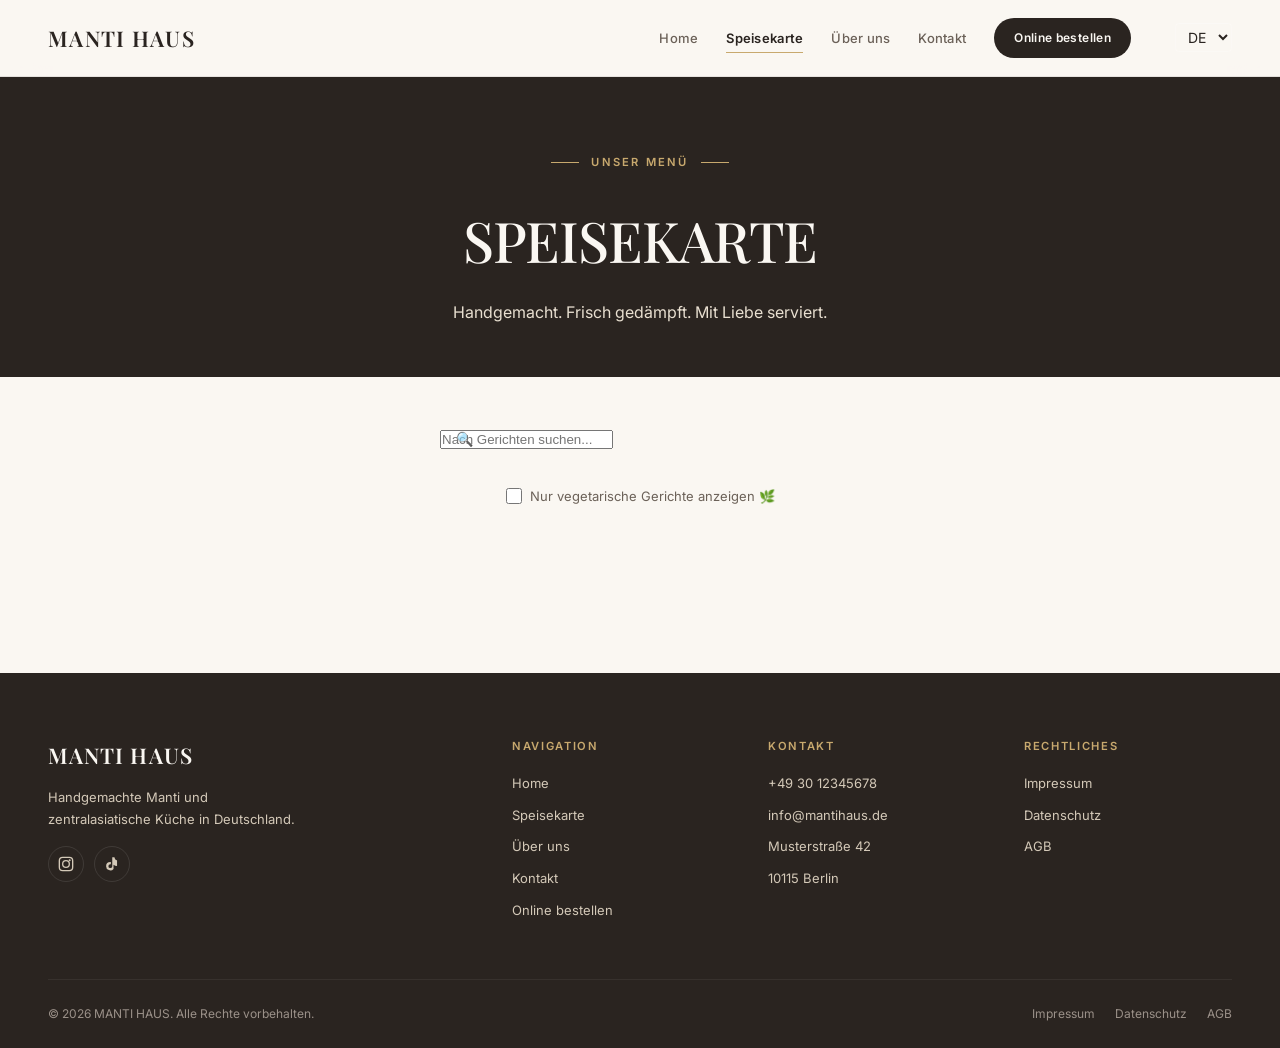
==== speisekarte.html @ 4af1f613 "Initial commit for MANTI HAUS website" ====
<!DOCTYPE html>
<html lang="de">
<head>
  <meta charset="UTF-8">
  <meta name="viewport" content="width=device-width, initial-scale=1.0">
  <meta name="description" content="Entdecke unsere Speisekarte. Handgemachte Manti, frische Beilagen und zentralasiatische Desserts.">
  <meta name="keywords" content="Speisekarte, Manti, Menü, Zentralasiatisch, Restaurant, Berlin, Vegetarisch">
  <title>Speisekarte | MANTI HAUS</title>
  <link rel="stylesheet" href="styles/main.css">
  <link rel="icon" type="image/svg+xml" href="data:image/svg+xml,<svg xmlns='http://www.w3.org/2000/svg' viewBox='0 0 100 100'><text y='.9em' font-size='90'>🥟</text></svg>">
</head>
<body>

  <!-- ====== PAGE HERO ====== -->
  <header class="page-hero">
    <div class="container">
      <div class="section__label section__label--center reveal" data-i18n="menu.page.label">Unser Menü</div>
      <h1 class="page-hero__title reveal reveal-d1" data-i18n="menu.page.title">SPEISEKARTE</h1>
      <p class="page-hero__subtitle reveal reveal-d2" data-i18n="menu.page.subtitle">Handgemacht. Frisch gedämpft. Mit Liebe serviert.</p>
    </div>
  </header>

  <!-- ====== MENU SECTION ====== -->
  <section class="section" style="padding-top:3rem;">
    <div class="container">
      
      <!-- Search & Filters -->
      <div class="reveal reveal-d3">
        <div class="menu-search">
          <span class="menu-search__icon">🔍</span>
          <input type="text" id="menu-search" class="search-input" data-i18n-placeholder="menu.search.placeholder" placeholder="Nach Gerichten suchen..." aria-label="Speisekarte durchsuchen">
        </div>

        <label class="veg-toggle">
          <input type="checkbox" id="veg-toggle-input">
          <span class="veg-toggle__label" data-i18n="menu.filter.veg">Nur vegetarische Gerichte anzeigen 🌿</span>
        </label>

        <div class="menu-filters" id="category-filters" role="tablist">
          <!-- Rendered by JS -->
        </div>
      </div>

      <!-- Menu Grid -->
      <div class="menu-grid" id="full-menu-grid" style="margin-top:2rem;">
        <!-- Rendered by JS -->
      </div>
      
    </div>
  </section>

  <!-- Scripts -->
  <script src="js/translations.js"></script>
  <script src="js/data.js"></script>
  <script src="js/app.js"></script>
  <script>
    document.addEventListener('DOMContentLoaded', () => {
      renderNav('speisekarte');
      renderFooter();
      renderMobileBar();
      updateContent();

      const grid = document.getElementById('full-menu-grid');
      const filtersContainer = document.getElementById('category-filters');
      const searchInput = document.getElementById('menu-search');
      const vegToggle = document.getElementById('veg-toggle-input');
      
      let currentCategory = 'all';

      // 1. Render filter buttons
      MENU_CATEGORIES.forEach(cat => {
        const btn = document.createElement('button');
        btn.className = `menu-filter ${cat.id === 'all' ? 'active' : ''}`;
        btn.dataset.id = cat.id;
        btn.setAttribute('role', 'tab');
        btn.innerHTML = `${cat.icon} ${cat.name}`;
        
        btn.addEventListener('click', () => {
          document.querySelectorAll('.menu-filter').forEach(b => b.classList.remove('active'));
          btn.classList.add('active');
          currentCategory = cat.id;
          renderMenu();
        });
        
        filtersContainer.appendChild(btn);
      });

      // 2. Render logic
      function renderMenu() {
        grid.innerHTML = '';
        let query = searchInput.value;
        let products = searchProducts(query);
        
        // Filter by category
        if (currentCategory !== 'all') {
          products = products.filter(p => p.category === currentCategory);
        }
        
        // Filter by vegetarian
        if (vegToggle.checked) {
          products = products.filter(p => p.vegetarian);
        }

        if (products.length === 0) {
          grid.innerHTML = '<div id="no-results" class="no-results" data-i18n="menu.empty">Keine Gerichte gefunden. Bitte passe deine Filter an.</div>';
          updateContent();
          return;
        }

        // Animate entries slightly
        products.forEach((product, i) => {
          const delayClass = `reveal-d${(i % 4) + 1}`;
          const cardHtml = renderProductCard(product);
          // Insert with reveal class
          const temp = document.createElement('div');
          temp.innerHTML = cardHtml;
          const cardEl = temp.firstElementChild;
          if(!window.matchMedia('(prefers-reduced-motion: reduce)').matches){
             cardEl.style.opacity = '0';
             cardEl.style.transform = 'translateY(20px)';
             setTimeout(() => {
                cardEl.style.transition = 'opacity 0.4s ease, transform 0.4s ease';
                cardEl.style.opacity = '1';
                cardEl.style.transform = 'translateY(0)';
             }, 50 * i);
          }
          grid.appendChild(cardEl);
        });
      }

      // 3. Bind events
      searchInput.addEventListener('input', renderMenu);
      vegToggle.addEventListener('change', renderMenu);
      
      // Click cards to open modal
      grid.addEventListener('click', e => {
        const card = e.target.closest('.card');
        const btn = e.target.closest('.card__btn');
        if (btn) return; // Cart button handled by onclick
        if (card) openProductModal(card.dataset.id);
      });

      // Initial render
      renderMenu();
    });
  </script>
</body>
</html>
---- styles/main.css ----
/* ========================================
   MANTI HAUS — Complete Design System
   Multi-page Restaurant Website
   ======================================== */

@import url('https://fonts.googleapis.com/css2?family=Inter:wght@300;400;500;600;700&family=Playfair+Display:ital,wght@0,400;0,500;0,600;0,700;1,400;1,500&display=swap');

/* ─── Tokens ─── */
:root {
  --cream: #FAF7F2;
  --cream-light: #FFFDF9;
  --warm-white: #F5F0E8;
  --beige: #E8DFD0;
  --beige-dark: #D4C9B8;
  --burgundy: #6B1D2A;
  --burgundy-light: #8A2B3C;
  --burgundy-dark: #4A1220;
  --charcoal: #2A2420;
  --charcoal-light: #3D3530;
  --charcoal-medium: #4A413B;
  --gold: #C8A96E;
  --gold-light: #DBBF8A;
  --gold-dark: #A68B52;
  --text-primary: #2A2420;
  --text-secondary: #6B6158;
  --text-muted: #9B9189;
  --success: #2D6A4F;
  --error: #9B2C2C;
  --font-display: 'Playfair Display', Georgia, serif;
  --font-body: 'Inter', -apple-system, BlinkMacSystemFont, sans-serif;
  --radius-sm: 4px;
  --radius-md: 8px;
  --radius-lg: 16px;
  --radius-xl: 24px;
  --radius-full: 9999px;
  --shadow-sm: 0 2px 8px rgba(42,36,32,.06);
  --shadow-md: 0 4px 20px rgba(42,36,32,.08);
  --shadow-lg: 0 8px 40px rgba(42,36,32,.12);
  --shadow-xl: 0 16px 60px rgba(42,36,32,.16);
  --ease-out: cubic-bezier(.16,1,.3,1);
  --ease-in-out: cubic-bezier(.65,0,.35,1);
  --transition-fast: .2s var(--ease-out);
  --transition-normal: .4s var(--ease-out);
  --transition-slow: .6s var(--ease-out);
  --nav-height: 76px;
  --container: 1280px;
  --container-narrow: 880px;
}

/* ─── Reset ─── */
*,*::before,*::after { margin:0; padding:0; box-sizing:border-box; }
html { scroll-behavior:smooth; -webkit-font-smoothing:antialiased; font-size:16px; }
body { font-family:var(--font-body); color:var(--text-primary); background:var(--cream); line-height:1.7; overflow-x:hidden; padding-top:var(--nav-height); }
img { max-width:100%; height:auto; display:block; }
a { text-decoration:none; color:inherit; transition:color var(--transition-fast); }
button { cursor:pointer; border:none; background:none; font-family:var(--font-body); }
ul,ol { list-style:none; }

/* ─── Container ─── */
.container { max-width:var(--container); margin:0 auto; padding:0 clamp(1.25rem,4vw,3rem); }
.container--narrow { max-width:var(--container-narrow); }

/* ─── Section ─── */
.section { padding:clamp(4rem,8vw,7rem) 0; }
.section--dark { background:var(--charcoal); color:var(--cream); }
.section--warm { background:var(--warm-white); }
.section--burgundy { background:var(--burgundy); color:var(--cream); }

.section__label {
  font-family:var(--font-body); font-size:.7rem; font-weight:600;
  letter-spacing:.2em; text-transform:uppercase; color:var(--gold);
  margin-bottom:1.25rem; display:flex; align-items:center; gap:.75rem;
}
.section__label::before { content:''; width:28px; height:1px; background:var(--gold); }
.section__label--center { justify-content:center; }
.section__label--center::after { content:''; width:28px; height:1px; background:var(--gold); }

.section__title {
  font-family:var(--font-display); font-size:clamp(1.85rem,4vw,3.25rem);
  font-weight:500; line-height:1.15; letter-spacing:-.02em; margin-bottom:1rem;
}
.section__title em { font-style:italic; color:var(--gold); }
.section--dark .section__title em { color:var(--gold-light); }

.section__subtitle {
  font-size:1.0625rem; color:var(--text-secondary); max-width:560px; line-height:1.8;
}
.section--dark .section__subtitle { color:var(--beige); }

/* ─── Reveal ─── */
.reveal { opacity:0; transform:translateY(32px); transition:opacity .7s var(--ease-out),transform .7s var(--ease-out); }
.reveal.revealed { opacity:1; transform:translateY(0); }
.reveal-d1 { transition-delay:.1s } .reveal-d2 { transition-delay:.2s }
.reveal-d3 { transition-delay:.3s } .reveal-d4 { transition-delay:.4s }

/* ─── Buttons ─── */
.btn {
  display:inline-flex; align-items:center; justify-content:center; gap:.5rem;
  font-size:.8125rem; font-weight:600; letter-spacing:.03em;
  padding:.875rem 1.75rem; border-radius:var(--radius-full);
  transition:all var(--transition-fast); white-space:nowrap;
}
.btn--primary { background:var(--gold); color:var(--charcoal); }
.btn--primary:hover { background:var(--gold-light); transform:translateY(-2px); box-shadow:0 8px 24px rgba(200,169,110,.3); }
.btn--dark { background:var(--charcoal); color:var(--cream); }
.btn--dark:hover { background:var(--charcoal-light); transform:translateY(-2px); box-shadow:var(--shadow-lg); }
.btn--burgundy { background:var(--burgundy); color:var(--cream); }
.btn--burgundy:hover { background:var(--burgundy-light); transform:translateY(-2px); }
.btn--outline { border:1px solid rgba(255,255,255,.3); color:var(--cream); }
.btn--outline:hover { border-color:var(--cream); background:rgba(255,255,255,.08); }
.btn--ghost { color:var(--charcoal); border:1px solid var(--beige-dark); }
.btn--ghost:hover { border-color:var(--charcoal); background:var(--charcoal); color:var(--cream); }
.btn--white { background:var(--cream); color:var(--burgundy); }
.btn--white:hover { background:#fff; transform:translateY(-2px); box-shadow:0 8px 24px rgba(0,0,0,.15); }
.btn--outline-dark { border:1px solid var(--beige-dark); color:var(--charcoal); }
.btn--outline-dark:hover { border-color:var(--charcoal); }
.btn--lg { padding:1rem 2.25rem; font-size:.875rem; }
.btn--sm { padding:.5rem 1.25rem; font-size:.75rem; }

/* ========================================
   NAVIGATION
   ======================================== */
.nav {
  position:fixed; top:0; left:0; right:0; z-index:1000;
  background:rgba(250,247,242,.92); backdrop-filter:blur(24px); -webkit-backdrop-filter:blur(24px);
  border-bottom:1px solid rgba(42,36,32,.06);
  transition:box-shadow var(--transition-normal);
}
.nav.scrolled { box-shadow:0 1px 12px rgba(42,36,32,.06); }

.nav__inner {
  display:flex; align-items:center; justify-content:space-between;
  max-width:var(--container); margin:0 auto;
  padding:0 clamp(1.25rem,4vw,3rem); height:var(--nav-height);
}
.nav__logo {
  font-family:var(--font-display); font-size:1.35rem; font-weight:600;
  letter-spacing:.06em; color:var(--charcoal);
}
.nav__links { display:flex; align-items:center; gap:1.75rem; }
.nav__link {
  font-size:.8125rem; font-weight:500; letter-spacing:.02em; color:var(--text-secondary);
  position:relative; padding:.25rem 0; transition:color var(--transition-fast);
}
.nav__link::after {
  content:''; position:absolute; bottom:0; left:0; width:0; height:1.5px;
  background:var(--gold); transition:width var(--transition-normal);
}
.nav__link:hover { color:var(--charcoal); }
.nav__link:hover::after, .nav__link--active::after { width:100%; }
.nav__link--active { color:var(--charcoal); font-weight:600; }

.nav__cta-order {
  background:var(--charcoal); color:var(--cream) !important;
  padding:.625rem 1.25rem; font-size:.75rem; position:relative;
}
.nav__cta-order:hover { background:var(--burgundy); }

.nav__right-mobile { display:none; align-items:center; gap:.75rem; }
.nav__cart-icon {
  position:relative; font-size:1.125rem; padding:.25rem;
}

.nav__toggle {
  display:none; flex-direction:column; gap:5px; padding:4px; z-index:1001;
}
.nav__toggle span { width:22px; height:1.5px; background:var(--charcoal); transition:all var(--transition-fast); border-radius:2px; }
.nav__toggle.active span:nth-child(1) { transform:rotate(45deg) translate(4.5px,4.5px); }
.nav__toggle.active span:nth-child(2) { opacity:0; }
.nav__toggle.active span:nth-child(3) { transform:rotate(-45deg) translate(4.5px,-4.5px); }

.cart-badge {
  position:absolute; top:-6px; right:-8px;
  width:18px; height:18px; border-radius:50%;
  background:var(--burgundy); color:#fff;
  font-size:.6rem; font-weight:700;
  display:flex; align-items:center; justify-content:center;
}

/* ========================================
   HERO (Home page)
   ======================================== */
.hero {
  position:relative; min-height:calc(100vh - var(--nav-height)); display:flex;
  align-items:center; overflow:hidden; background:var(--charcoal);
  margin-top:calc(-1 * var(--nav-height)); padding-top:var(--nav-height);
}
.hero .nav { background:transparent; border-bottom-color:transparent; }
.hero__bg { position:absolute; inset:0; z-index:1; }
.hero__bg img {
  width:100%; height:100%; object-fit:cover; filter:brightness(.4);
  transform:scale(1.04); animation:heroZoom 22s ease-in-out infinite alternate;
}
@keyframes heroZoom { 0%{transform:scale(1.04)} 100%{transform:scale(1.1)} }
.hero__overlay {
  position:absolute; inset:0; z-index:2;
  background:linear-gradient(180deg,rgba(42,36,32,.25) 0%,rgba(42,36,32,.05) 40%,rgba(42,36,32,.55) 100%);
}
.hero__steam { position:absolute; bottom:18%; left:50%; transform:translateX(-50%); z-index:3; width:280px; height:180px; pointer-events:none; }
.steam-particle {
  position:absolute; bottom:0; background:rgba(255,255,255,.05);
  border-radius:50%; filter:blur(8px); animation:steamRise linear infinite;
}
@keyframes steamRise {
  0% { opacity:0; transform:translateY(0) translateX(0) scale(.5); }
  15% { opacity:.5; } 50% { opacity:.25; }
  100% { opacity:0; transform:translateY(-180px) translateX(var(--drift)) scale(1.4); }
}
.hero__content { position:relative; z-index:4; max-width:var(--container); margin:0 auto; padding:0 clamp(1.25rem,4vw,3rem); }
.hero__badge {
  display:inline-flex; align-items:center; gap:.5rem;
  font-size:.7rem; font-weight:600; letter-spacing:.15em; text-transform:uppercase;
  color:var(--gold-light); padding:.5rem 1.15rem;
  border:1px solid rgba(200,169,110,.25); border-radius:var(--radius-full);
  margin-bottom:2rem; backdrop-filter:blur(4px);
}
.hero__title {
  font-family:var(--font-display); font-size:clamp(2.75rem,7.5vw,6rem);
  font-weight:500; line-height:1.05; letter-spacing:-.03em;
  color:var(--cream); margin-bottom:1.25rem; max-width:780px;
}
.hero__title em { font-style:italic; color:var(--gold-light); }
.hero__subtitle {
  font-size:clamp(.95rem,1.4vw,1.15rem); color:rgba(245,240,232,.7);
  max-width:520px; line-height:1.85; margin-bottom:2.5rem; font-weight:300;
}
.hero__actions { display:flex; align-items:center; gap:1rem; flex-wrap:wrap; }
.hero__scroll {
  position:absolute; bottom:2rem; left:50%; transform:translateX(-50%); z-index:4;
  display:flex; flex-direction:column; align-items:center; gap:.4rem;
  color:rgba(245,240,232,.4); font-size:.625rem; letter-spacing:.15em; text-transform:uppercase;
  animation:scrollBounce 2s ease-in-out infinite;
}
.hero__scroll-line { width:1px; height:36px; background:linear-gradient(to bottom,rgba(245,240,232,.35),transparent); }
@keyframes scrollBounce { 0%,100%{transform:translateX(-50%) translateY(0)} 50%{transform:translateX(-50%) translateY(6px)} }

/* ========================================
   PAGE HERO (non-home pages)
   ======================================== */
.page-hero {
  padding:clamp(3rem,6vw,5rem) 0 clamp(2rem,4vw,3.5rem);
  background:var(--charcoal); color:var(--cream); text-align:center;
}
.page-hero__title {
  font-family:var(--font-display); font-size:clamp(2.25rem,5vw,3.5rem);
  font-weight:500; letter-spacing:-.02em; margin-bottom:.75rem;
}
.page-hero__subtitle { font-size:1rem; color:var(--beige); max-width:480px; margin:0 auto; }

/* ========================================
   PRODUCT CARDS
   ======================================== */
.card {
  background:var(--cream-light); border-radius:var(--radius-lg); overflow:hidden;
  border:1px solid rgba(0,0,0,.04); transition:all var(--transition-normal); cursor:pointer;
}
.card:hover { transform:translateY(-6px); box-shadow:var(--shadow-xl); }
.card__image { position:relative; aspect-ratio:1; overflow:hidden; background:var(--beige); }
.card__image img { width:100%; height:100%; object-fit:cover; transition:transform .7s var(--ease-out); }
.card:hover .card__image img { transform:scale(1.06); }
.card__image-placeholder {
  width:100%; height:100%; display:flex; align-items:center; justify-content:center;
  font-family:var(--font-display); font-size:3rem; color:var(--beige-dark);
  background:linear-gradient(135deg,var(--warm-white),var(--beige));
}
.card__tag {
  position:absolute; top:.75rem; left:.75rem;
  font-size:.625rem; font-weight:600; letter-spacing:.08em; text-transform:uppercase;
  padding:.3rem .7rem; background:rgba(42,36,32,.8); backdrop-filter:blur(6px);
  color:var(--cream); border-radius:var(--radius-full);
}
.card__veg {
  position:absolute; top:.75rem; right:.75rem;
  font-size:1rem; background:rgba(255,255,255,.9); width:28px; height:28px;
  border-radius:50%; display:flex; align-items:center; justify-content:center;
}
.card__body { padding:1.25rem; }
.card__name { font-family:var(--font-display); font-size:1.125rem; font-weight:600; margin-bottom:.35rem; }
.card__desc { font-size:.8125rem; color:var(--text-secondary); line-height:1.6; margin-bottom:1rem; }
.card__footer { display:flex; align-items:center; justify-content:space-between; }
.card__price { font-family:var(--font-display); font-size:1.125rem; font-weight:600; color:var(--burgundy); }
.card__btn {
  font-size:.75rem; font-weight:600; padding:.5rem 1.1rem;
  background:var(--charcoal); color:var(--cream); border-radius:var(--radius-full);
  transition:all var(--transition-fast);
}
.card__btn:hover { background:var(--burgundy); transform:translateY(-1px); }

.card--compact .card__image { aspect-ratio:4/3; }

/* ========================================
   MENU GRID & FILTERS
   ======================================== */
.menu-filters {
  display:flex; gap:.4rem; flex-wrap:wrap; justify-content:center; margin-bottom:2.5rem;
}
.menu-filter {
  font-size:.75rem; font-weight:500; letter-spacing:.02em;
  padding:.5rem 1.15rem; border-radius:var(--radius-full);
  border:1px solid var(--beige-dark); color:var(--text-secondary);
  transition:all var(--transition-fast); white-space:nowrap;
}
.menu-filter:hover { border-color:var(--charcoal); color:var(--charcoal); }
.menu-filter.active { background:var(--charcoal); color:var(--cream); border-color:var(--charcoal); }

.menu-search {
  max-width:400px; margin:0 auto 2rem; position:relative;
}
.menu-search__input {
  width:100%; padding:.75rem 1rem .75rem 2.75rem;
  border:1px solid var(--beige-dark); border-radius:var(--radius-full);
  font-size:.875rem; font-family:var(--font-body); color:var(--charcoal);
  background:var(--cream-light); transition:border-color var(--transition-fast);
  outline:none;
}
.menu-search__input:focus { border-color:var(--gold); }
.menu-search__input::placeholder { color:var(--text-muted); }
.menu-search__icon {
  position:absolute; left:1rem; top:50%; transform:translateY(-50%);
  font-size:.875rem; color:var(--text-muted); pointer-events:none;
}

.menu-grid {
  display:grid; grid-template-columns:repeat(auto-fill,minmax(270px,1fr)); gap:1.5rem;
}

.menu-empty {
  grid-column:1/-1; text-align:center; padding:4rem 2rem;
  color:var(--text-muted); font-size:1rem;
}

/* Veg-only toggle */
.veg-toggle {
  display:flex; align-items:center; gap:.5rem;
  font-size:.8125rem; color:var(--text-secondary); cursor:pointer;
  margin-bottom:1.5rem; justify-content:center;
}
.veg-toggle input { accent-color:var(--success); width:16px; height:16px; cursor:pointer; }

/* ========================================
   DIFFERENCE / FEATURE CARDS
   ======================================== */
.features-grid { display:grid; grid-template-columns:repeat(4,1fr); gap:1.25rem; }
.feature-card {
  padding:2.5rem 1.5rem; text-align:center; border-radius:var(--radius-lg);
  border:1px solid var(--beige); transition:all var(--transition-normal);
  position:relative; overflow:hidden;
}
.feature-card::before {
  content:''; position:absolute; inset:0;
  background:linear-gradient(135deg,var(--charcoal),var(--charcoal-light));
  opacity:0; transition:opacity var(--transition-normal); z-index:0;
}
.feature-card:hover::before { opacity:1; }
.feature-card > * { position:relative; z-index:1; }
.feature-card:hover { border-color:transparent; transform:translateY(-5px); box-shadow:var(--shadow-xl); }
.feature-card__icon { font-size:2rem; margin-bottom:1rem; display:block; transition:transform var(--transition-normal); }
.feature-card:hover .feature-card__icon { transform:scale(1.15); }
.feature-card__title {
  font-family:var(--font-display); font-size:1.125rem; font-weight:600;
  margin-bottom:.4rem; transition:color var(--transition-normal);
}
.feature-card:hover .feature-card__title { color:var(--cream); }
.feature-card__desc {
  font-size:.8125rem; color:var(--text-secondary); line-height:1.6;
  transition:color var(--transition-normal);
}
.feature-card:hover .feature-card__desc { color:var(--beige); }

/* ========================================
   PROCESS TIMELINE
   ======================================== */
.process-grid { display:grid; grid-template-columns:repeat(5,1fr); gap:0; position:relative; }
.process-step { text-align:center; padding:2rem 1rem; position:relative; }
.process-step::after {
  content:''; position:absolute; top:36px; right:0; width:50%; height:1px;
  background:linear-gradient(90deg,var(--gold),transparent); z-index:0;
}
.process-step:last-child::after { display:none; }
.process-step__num {
  display:inline-flex; align-items:center; justify-content:center;
  width:44px; height:44px; border-radius:50%;
  background:var(--charcoal); color:var(--gold);
  font-family:var(--font-display); font-size:1.1rem; font-weight:500;
  margin-bottom:1rem; position:relative; z-index:1;
}
.process-step__icon { font-size:2rem; margin-bottom:.75rem; display:block; }
.process-step__title { font-family:var(--font-display); font-size:1rem; font-weight:600; margin-bottom:.25rem; }
.process-step__desc { font-size:.75rem; color:var(--text-secondary); line-height:1.5; }

/* ========================================
   ABOUT PAGE SECTIONS
   ======================================== */
.about-grid { display:grid; grid-template-columns:1fr 1fr; gap:clamp(2rem,5vw,5rem); align-items:center; }
.about-image { border-radius:var(--radius-lg); overflow:hidden; aspect-ratio:4/3; }
.about-image img { width:100%; height:100%; object-fit:cover; transition:transform .7s var(--ease-out); }
.about-image:hover img { transform:scale(1.03); }
.about-text p { font-size:1.0625rem; color:var(--text-secondary); line-height:1.85; margin-bottom:1rem; }
.about-text p:last-child { margin-bottom:0; }
.about-text strong { color:var(--text-primary); font-weight:500; }

.about-values { display:grid; grid-template-columns:repeat(2,1fr); gap:1.5rem; margin-top:2rem; }
.about-value { padding:1.5rem; background:var(--warm-white); border-radius:var(--radius-md); }
.about-value__title { font-family:var(--font-display); font-size:1rem; font-weight:600; margin-bottom:.25rem; }
.about-value__text { font-size:.8125rem; color:var(--text-secondary); }

/* ========================================
   BRAND STORY (dark CTA section)
   ======================================== */
.story-section { position:relative; overflow:hidden; }
.story-section__bg { position:absolute; inset:0; z-index:0; }
.story-section__bg img { width:100%; height:100%; object-fit:cover; opacity:.15; filter:grayscale(40%); }
.story-section__content { position:relative; z-index:1; max-width:680px; margin:0 auto; text-align:center; }
.story-section__text { font-size:1.125rem; color:var(--beige); line-height:2; margin-top:1.5rem; }
.story-section__text p { margin-bottom:.75rem; }
.story-section__text strong { color:var(--cream); font-weight:500; }
.story-section__divider { width:50px; height:1px; background:var(--gold); margin:2.5rem auto; }
.story-section__quote { font-family:var(--font-display); font-size:1.35rem; font-style:italic; color:var(--gold-light); line-height:1.5; }

/* ========================================
   SOCIAL GALLERY
   ======================================== */
.social-grid { display:grid; grid-template-columns:repeat(6,1fr); gap:3px; margin:0 calc(-1 * clamp(1.25rem,4vw,3rem)); }
.social-item { position:relative; aspect-ratio:1; overflow:hidden; cursor:pointer; }
.social-item img { width:100%; height:100%; object-fit:cover; transition:transform .6s var(--ease-out),filter .6s var(--ease-out); }
.social-item:hover img { transform:scale(1.06); filter:brightness(.65); }
.social-item__overlay {
  position:absolute; inset:0; display:flex; align-items:center; justify-content:center;
  opacity:0; transition:opacity var(--transition-fast);
}
.social-item:hover .social-item__overlay { opacity:1; }
.social-item__icon { font-size:1.5rem; color:#fff; filter:drop-shadow(0 2px 6px rgba(0,0,0,.3)); }

/* ========================================
   LOCATION / CONTACT
   ======================================== */
.location-grid { display:grid; grid-template-columns:1fr 1fr; gap:clamp(2rem,4vw,4rem); align-items:stretch; }
.location-item { display:flex; align-items:flex-start; gap:.875rem; margin-bottom:1.25rem; padding-bottom:1.25rem; border-bottom:1px solid var(--beige); }
.location-item:last-child { border-bottom:none; }
.location-item__icon { font-size:1.15rem; flex-shrink:0; margin-top:2px; }
.location-item__label { font-size:.7rem; font-weight:600; letter-spacing:.1em; text-transform:uppercase; color:var(--text-muted); margin-bottom:.15rem; }
.location-item__value { font-size:.9375rem; color:var(--charcoal); line-height:1.5; }
.location-map {
  border-radius:var(--radius-lg); overflow:hidden; min-height:380px;
  background:linear-gradient(135deg,var(--beige),var(--beige-dark));
  display:flex; flex-direction:column; align-items:center; justify-content:center;
  color:var(--charcoal-medium); gap:.75rem;
}
.location-map__icon { font-size:2.5rem; opacity:.4; }
.location-map__text { font-size:.8125rem; font-weight:500; opacity:.5; }

/* Contact form */
.contact-form { margin-top:2rem; }
.form-group { margin-bottom:1.25rem; }
.form-label { display:block; font-size:.75rem; font-weight:600; letter-spacing:.05em; color:var(--text-secondary); margin-bottom:.4rem; }
.form-input, .form-textarea {
  width:100%; padding:.75rem 1rem; border:1px solid var(--beige-dark);
  border-radius:var(--radius-md); font-family:var(--font-body); font-size:.875rem;
  color:var(--charcoal); background:var(--cream-light); outline:none;
  transition:border-color var(--transition-fast);
}
.form-input:focus, .form-textarea:focus { border-color:var(--gold); }
.form-textarea { resize:vertical; min-height:120px; }

/* ========================================
   ORDER / CART PAGE
   ======================================== */
.order-layout { display:grid; grid-template-columns:1fr 380px; gap:2.5rem; align-items:start; }
.cart-panel {
  background:var(--cream-light); border:1px solid var(--beige);
  border-radius:var(--radius-lg); padding:1.5rem; position:sticky; top:calc(var(--nav-height) + 1.5rem);
}
.cart-panel__title { font-family:var(--font-display); font-size:1.25rem; font-weight:600; margin-bottom:1rem; }
.cart-empty { text-align:center; padding:2rem 1rem; color:var(--text-muted); font-size:.875rem; }
.cart-item {
  display:flex; gap:1rem; padding:.875rem 0; border-bottom:1px solid var(--beige);
  align-items:center;
}
.cart-item:last-child { border-bottom:none; }
.cart-item__image { width:56px; height:56px; border-radius:var(--radius-md); overflow:hidden; flex-shrink:0; background:var(--beige); }
.cart-item__image img { width:100%; height:100%; object-fit:cover; }
.cart-item__info { flex:1; min-width:0; }
.cart-item__name { font-size:.8125rem; font-weight:600; margin-bottom:.15rem; overflow:hidden; text-overflow:ellipsis; white-space:nowrap; }
.cart-item__price { font-size:.75rem; color:var(--text-secondary); }
.cart-item__actions { display:flex; align-items:center; gap:.5rem; }
.cart-item__qty-btn {
  width:26px; height:26px; border-radius:50%; border:1px solid var(--beige-dark);
  display:flex; align-items:center; justify-content:center; font-size:.75rem;
  color:var(--charcoal); transition:all var(--transition-fast);
}
.cart-item__qty-btn:hover { border-color:var(--charcoal); background:var(--charcoal); color:var(--cream); }
.cart-item__qty { font-size:.8125rem; font-weight:600; min-width:20px; text-align:center; }
.cart-item__remove { font-size:.7rem; color:var(--text-muted); margin-left:.25rem; transition:color var(--transition-fast); }
.cart-item__remove:hover { color:var(--error); }
.cart-total { display:flex; justify-content:space-between; padding:1rem 0; border-top:2px solid var(--charcoal); margin-top:.75rem; }
.cart-total__label { font-size:.875rem; font-weight:600; }
.cart-total__value { font-family:var(--font-display); font-size:1.25rem; font-weight:600; color:var(--burgundy); }
.cart-checkout { width:100%; margin-top:1rem; }

/* ========================================
   CTA SECTION
   ======================================== */
.cta-section {
  text-align:center; position:relative; overflow:hidden;
}
.cta-section::before {
  content:''; position:absolute; top:-40%; right:-15%;
  width:400px; height:400px; border-radius:50%;
  background:rgba(200,169,110,.08); pointer-events:none;
}
.cta-section__text { font-size:1.0625rem; color:rgba(245,240,232,.75); max-width:480px; margin:0 auto 2rem; line-height:1.8; }
.cta-section__actions { display:flex; justify-content:center; gap:1rem; flex-wrap:wrap; }

/* ========================================
   MOBILE BOTTOM BAR
   ======================================== */
.mobile-bar {
  display:none; position:fixed; bottom:0; left:0; right:0; z-index:999;
  background:rgba(250,247,242,.95); backdrop-filter:blur(16px);
  border-top:1px solid var(--beige); padding:.75rem 1.25rem;
  justify-content:space-between; align-items:center;
}
.mobile-bar__info { font-size:.75rem; font-weight:500; color:var(--text-secondary); }
.mobile-bar__btn { padding:.625rem 1.5rem; }

/* ========================================
   PRODUCT MODAL
   ======================================== */
.modal {
  position:fixed; inset:0; z-index:2000;
  display:flex; align-items:center; justify-content:center;
  opacity:0; pointer-events:none; transition:opacity .3s var(--ease-out);
}
.modal.open { opacity:1; pointer-events:auto; }
.modal__backdrop { position:absolute; inset:0; background:rgba(42,36,32,.6); backdrop-filter:blur(4px); }
.modal__content {
  position:relative; background:var(--cream); border-radius:var(--radius-lg);
  max-width:560px; width:92%; max-height:90vh; overflow-y:auto;
  transform:translateY(24px) scale(.97); transition:transform .35s var(--ease-out);
  box-shadow:var(--shadow-xl);
}
.modal.open .modal__content { transform:translateY(0) scale(1); }
.modal__close {
  position:absolute; top:1rem; right:1rem; z-index:10;
  width:36px; height:36px; border-radius:50%;
  background:rgba(42,36,32,.7); color:#fff;
  display:flex; align-items:center; justify-content:center;
  font-size:.875rem; transition:background var(--transition-fast);
}
.modal__close:hover { background:var(--charcoal); }
.modal__image { aspect-ratio:16/10; overflow:hidden; }
.modal__image img { width:100%; height:100%; object-fit:cover; }
.modal__body { padding:1.75rem; }
.modal__header { display:flex; gap:.5rem; margin-bottom:.5rem; }
.modal__veg, .modal__tag {
  font-size:.6875rem; font-weight:600; letter-spacing:.05em;
  padding:.25rem .65rem; border-radius:var(--radius-full);
  background:var(--warm-white); color:var(--text-secondary);
}
.modal__title { font-family:var(--font-display); font-size:1.5rem; font-weight:600; margin-bottom:.5rem; }
.modal__desc { font-size:.9375rem; color:var(--text-secondary); line-height:1.7; margin-bottom:1.25rem; }
.modal__section { margin-bottom:1rem; }
.modal__section-title { font-size:.7rem; font-weight:600; letter-spacing:.1em; text-transform:uppercase; color:var(--text-muted); margin-bottom:.25rem; }
.modal__section-text { font-size:.8125rem; color:var(--text-secondary); }
.modal__allergens { display:flex; gap:.35rem; flex-wrap:wrap; }
.modal__allergen { font-size:.6875rem; padding:.2rem .6rem; background:var(--beige); border-radius:var(--radius-full); color:var(--text-secondary); }
.modal__order { display:flex; align-items:center; gap:1rem; flex-wrap:wrap; padding-top:1.25rem; border-top:1px solid var(--beige); margin-top:1.25rem; }
.modal__price { font-family:var(--font-display); font-size:1.35rem; font-weight:600; color:var(--burgundy); }
.modal__qty { display:flex; align-items:center; gap:.5rem; }
.modal__qty-btn {
  width:32px; height:32px; border-radius:50%; border:1px solid var(--beige-dark);
  display:flex; align-items:center; justify-content:center; font-size:1rem;
  transition:all var(--transition-fast);
}
.modal__qty-btn:hover { border-color:var(--charcoal); background:var(--charcoal); color:var(--cream); }
.modal__qty-val { font-size:1rem; font-weight:600; min-width:24px; text-align:center; }
.modal__add { flex:1; min-width:180px; }

/* ========================================
   CART NOTIFICATION TOAST
   ======================================== */
.cart-notification {
  position:fixed; bottom:2rem; left:50%; transform:translateX(-50%) translateY(20px);
  background:var(--charcoal); color:var(--cream); font-size:.8125rem; font-weight:500;
  padding:.75rem 1.5rem; border-radius:var(--radius-full);
  box-shadow:var(--shadow-xl); z-index:3000;
  opacity:0; transition:all .35s var(--ease-out); pointer-events:none;
  display:flex; align-items:center; gap:.5rem;
}
.cart-notification span { color:var(--gold); }
.cart-notification.show { opacity:1; transform:translateX(-50%) translateY(0); }

/* ========================================
   FOOTER
   ======================================== */
.footer { background:var(--charcoal); color:var(--cream); padding:4rem 0 1.5rem; }
.footer__grid { display:grid; grid-template-columns:2fr 1fr 1fr 1fr; gap:3rem; margin-bottom:3rem; }
.footer__brand-name { font-family:var(--font-display); font-size:1.35rem; font-weight:600; letter-spacing:.05em; margin-bottom:.75rem; }
.footer__brand-desc { font-size:.8125rem; color:var(--beige-dark); line-height:1.7; max-width:260px; }
.footer__socials { display:flex; gap:.6rem; margin-top:1rem; }
.footer__social {
  display:flex; align-items:center; justify-content:center;
  width:36px; height:36px; border-radius:50%; border:1px solid rgba(255,255,255,.1);
  color:var(--beige-dark); transition:all var(--transition-fast);
}
.footer__social:hover { border-color:var(--gold); color:var(--gold); background:rgba(200,169,110,.1); }
.footer__social svg { width:16px; height:16px; }
.footer__title { font-size:.7rem; font-weight:600; letter-spacing:.15em; text-transform:uppercase; color:var(--gold); margin-bottom:1rem; }
.footer__link { display:block; font-size:.8125rem; color:var(--beige-dark); margin-bottom:.6rem; transition:color var(--transition-fast); }
.footer__link:hover { color:var(--cream); }
.footer__bottom {
  padding-top:1.5rem; border-top:1px solid rgba(255,255,255,.06);
  display:flex; align-items:center; justify-content:space-between; flex-wrap:wrap; gap:.75rem;
}
.footer__copyright { font-size:.75rem; color:var(--text-muted); }
.footer__legal { display:flex; gap:1.25rem; }
.footer__legal a { font-size:.75rem; color:var(--text-muted); transition:color var(--transition-fast); }
.footer__legal a:hover { color:var(--cream); }

/* ========================================
   RESPONSIVE
   ======================================== */
@media (max-width:1024px) {
  .nav__links { display:none; }
  .nav__right-mobile { display:flex; }
  .nav__links.open {
    display:flex; flex-direction:column; position:fixed;
    top:0; left:0; right:0; bottom:0;
    background:rgba(42,36,32,.97); backdrop-filter:blur(20px);
    justify-content:center; align-items:center; gap:1.75rem; z-index:999;
  }
  .nav__links.open .nav__link { font-size:1.35rem; color:var(--cream); }
  .nav__links.open .nav__cta-order { font-size:.875rem; padding:.75rem 1.75rem; }
  .features-grid { grid-template-columns:repeat(2,1fr); }
  .process-grid { grid-template-columns:repeat(3,1fr); }
  .about-grid { grid-template-columns:1fr; }
  .location-grid { grid-template-columns:1fr; }
  .order-layout { grid-template-columns:1fr; }
  .cart-panel { position:static; }
  .footer__grid { grid-template-columns:1fr 1fr; gap:2rem; }
  .social-grid { grid-template-columns:repeat(3,1fr); }
  .mobile-bar { display:flex; }
  body { padding-bottom:70px; }
}

@media (max-width:640px) {
  .hero__title { font-size:clamp(2.25rem,9vw,3.5rem); }
  .hero__actions { flex-direction:column; align-items:stretch; }
  .hero__scroll { display:none; }
  .features-grid { grid-template-columns:1fr; }
  .process-grid { grid-template-columns:1fr; gap:0; }
  .process-step::after { display:none; }
  .menu-grid { grid-template-columns:1fr; }
  .menu-filters { gap:.3rem; overflow-x:auto; flex-wrap:nowrap; justify-content:flex-start;
    padding-bottom:.5rem; scrollbar-width:none; -ms-overflow-style:none; }
  .menu-filters::-webkit-scrollbar { display:none; }
  .social-grid { grid-template-columns:repeat(2,1fr); }
  .footer__grid { grid-template-columns:1fr; gap:1.5rem; }
  .footer__bottom { flex-direction:column; text-align:center; }
  .about-values { grid-template-columns:1fr; }
  .cta-section__actions { flex-direction:column; align-items:center; }
  .page-hero { padding:2.5rem 0 2rem; }
}

.nav__lang-switcher select, 
.nav__lang-switcher-mobile select { 
  background: transparent; 
  color: inherit; 
  border: 1px solid rgba(255, 255, 255, 0.2); 
  border-radius: var(--radius-sm); 
  padding: 0.25rem 0.5rem; 
  font-family: var(--font-body); 
  font-size: 0.875rem; 
  cursor: pointer; 
  outline: none; 
  margin-left: 1rem; 
} 
.nav.scrolled .nav__lang-switcher select { 
  color: var(--charcoal); 
  border-color: rgba(0, 0, 0, 0.1); 
} 
.nav__lang-switcher select option, 
.nav__lang-switcher-mobile select option { 
  color: var(--charcoal); 
  background: var(--warm-white); 
} 
.nav__lang-switcher-mobile { 
  display: none; 
} 
@media (max-width: 768px) { 
  .nav__lang-switcher { 
    display: none; 
  } 
  .nav__lang-switcher-mobile { 
    display: block; 
    margin-right: 1rem; 
  } 
}
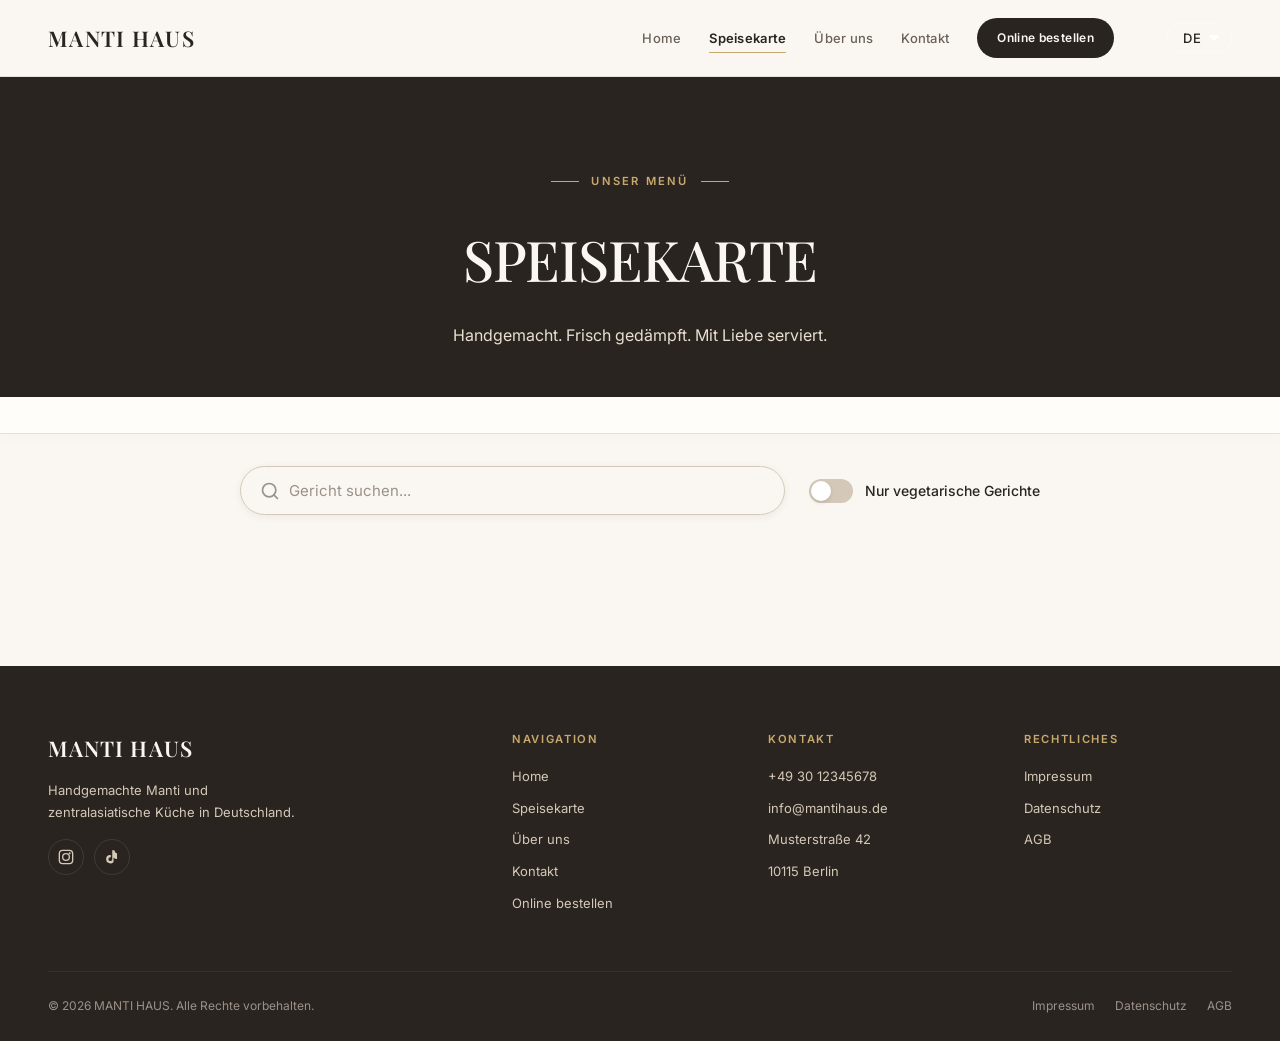
==== commit 1e4ca519: "Fix menu layout, resolve search bug, and improve UI" ====
--- a/speisekarte.html
+++ b/speisekarte.html
@@ -12,37 +12,45 @@
 <body>
 
   <!-- ====== PAGE HERO ====== -->
-  <header class="page-hero">
+  <header class="page-hero" style="padding: 6rem 0 3rem 0; min-height: auto;">
     <div class="container">
       <div class="section__label section__label--center reveal" data-i18n="menu.page.label">Unser Menü</div>
-      <h1 class="page-hero__title reveal reveal-d1" data-i18n="menu.page.title">SPEISEKARTE</h1>
-      <p class="page-hero__subtitle reveal reveal-d2" data-i18n="menu.page.subtitle">Handgemacht. Frisch gedämpft. Mit Liebe serviert.</p>
+      <h1 class="page-hero__title reveal reveal-d1" data-i18n="menu.page.title" style="margin-bottom: 1rem;">SPEISEKARTE</h1>
+      <p class="page-hero__subtitle reveal reveal-d2" data-i18n="menu.page.subtitle" style="margin-bottom: 0;">Handgemacht. Frisch gedämpft. Mit Liebe serviert.</p>
     </div>
   </header>
 
+  <!-- ====== CATEGORY NAVIGATION ====== -->
+  <div class="menu-nav-wrapper">
+    <div class="container">
+      <div class="menu-filters" id="category-filters" role="tablist">
+        <!-- Rendered by JS -->
+      </div>
+    </div>
+  </div>
+
   <!-- ====== MENU SECTION ====== -->
-  <section class="section" style="padding-top:3rem;">
+  <section class="section" style="padding-top: 2rem;">
     <div class="container">
       
       <!-- Search & Filters -->
-      <div class="reveal reveal-d3">
+      <div class="menu-controls reveal reveal-d1">
+        
         <div class="menu-search">
-          <span class="menu-search__icon">🔍</span>
-          <input type="text" id="menu-search" class="search-input" data-i18n-placeholder="menu.search.placeholder" placeholder="Nach Gerichten suchen..." aria-label="Speisekarte durchsuchen">
+          <svg class="menu-search__icon" width="20" height="20" viewBox="0 0 24 24" fill="none" stroke="currentColor" stroke-width="2" stroke-linecap="round" stroke-linejoin="round"><circle cx="11" cy="11" r="8"></circle><line x1="21" y1="21" x2="16.65" y2="16.65"></line></svg>
+          <input type="text" id="menu-search" class="menu-search__input" data-i18n-placeholder="menu.search.placeholder" placeholder="Gericht suchen..." aria-label="Speisekarte durchsuchen">
         </div>
 
-        <label class="veg-toggle">
+        <label class="custom-toggle">
           <input type="checkbox" id="veg-toggle-input">
-          <span class="veg-toggle__label" data-i18n="menu.filter.veg">Nur vegetarische Gerichte anzeigen 🌿</span>
+          <div class="custom-toggle__switch"></div>
+          <span class="custom-toggle__label" data-i18n="menu.filter.veg">Nur vegetarische Gerichte</span>
         </label>
 
-        <div class="menu-filters" id="category-filters" role="tablist">
-          <!-- Rendered by JS -->
-        </div>
       </div>
 
       <!-- Menu Grid -->
-      <div class="menu-grid" id="full-menu-grid" style="margin-top:2rem;">
+      <div class="menu-grid" id="full-menu-grid" style="margin-top: 3rem;">
         <!-- Rendered by JS -->
       </div>
       
@@ -73,7 +81,7 @@
         btn.className = `menu-filter ${cat.id === 'all' ? 'active' : ''}`;
         btn.dataset.id = cat.id;
         btn.setAttribute('role', 'tab');
-        btn.innerHTML = `${cat.icon} ${cat.name}`;
+        btn.innerHTML = `${cat.icon} ${tStr(cat.name)}`;
         
         btn.addEventListener('click', () => {
           document.querySelectorAll('.menu-filter').forEach(b => b.classList.remove('active'));
@@ -102,19 +110,17 @@
         }
 
         if (products.length === 0) {
-          grid.innerHTML = '<div id="no-results" class="no-results" data-i18n="menu.empty">Keine Gerichte gefunden. Bitte passe deine Filter an.</div>';
-          updateContent();
+          grid.innerHTML = `<div id="no-results" class="no-results" data-i18n="menu.empty">${translate('menu.empty') || 'Keine Gerichte gefunden. Bitte passe deine Filter an.'}</div>`;
           return;
         }
 
         // Animate entries slightly
         products.forEach((product, i) => {
-          const delayClass = `reveal-d${(i % 4) + 1}`;
           const cardHtml = renderProductCard(product);
-          // Insert with reveal class
           const temp = document.createElement('div');
           temp.innerHTML = cardHtml;
           const cardEl = temp.firstElementChild;
+          
           if(!window.matchMedia('(prefers-reduced-motion: reduce)').matches){
              cardEl.style.opacity = '0';
              cardEl.style.transform = 'translateY(20px)';
@@ -142,6 +148,7 @@
 
       // Initial render
       renderMenu();
+      initRevealAnimations();
     });
   </script>
 </body>
--- a/styles/main.css
+++ b/styles/main.css
@@ -289,53 +289,160 @@
 .card--compact .card__image { aspect-ratio:4/3; }
 
 /* ========================================
-   MENU GRID & FILTERS
-   ======================================== */
+   MENU PAGE SPECIFICS
+   ======================================== */
+/* Category Nav Wrapper */
+.menu-nav-wrapper {
+  background: var(--cream-light);
+  border-bottom: 1px solid var(--beige);
+  position: sticky;
+  top: var(--nav-height);
+  z-index: 100;
+  padding: 1rem 0;
+  box-shadow: 0 4px 20px rgba(0,0,0,0.02);
+}
+
 .menu-filters {
-  display:flex; gap:.4rem; flex-wrap:wrap; justify-content:center; margin-bottom:2.5rem;
-}
+  display: flex;
+  gap: 0.75rem;
+  justify-content: center;
+  overflow-x: auto;
+  scrollbar-width: none;
+  -webkit-overflow-scrolling: touch;
+  padding-bottom: 0.25rem; /* for slight scrollbar breathing room if needed */
+}
+.menu-filters::-webkit-scrollbar { display: none; }
+
 .menu-filter {
-  font-size:.75rem; font-weight:500; letter-spacing:.02em;
-  padding:.5rem 1.15rem; border-radius:var(--radius-full);
-  border:1px solid var(--beige-dark); color:var(--text-secondary);
-  transition:all var(--transition-fast); white-space:nowrap;
-}
-.menu-filter:hover { border-color:var(--charcoal); color:var(--charcoal); }
-.menu-filter.active { background:var(--charcoal); color:var(--cream); border-color:var(--charcoal); }
+  padding: 0.6rem 1.25rem;
+  border-radius: var(--radius-full);
+  font-family: var(--font-display);
+  font-size: 0.875rem;
+  font-weight: 500;
+  border: 1px solid transparent;
+  color: var(--text-secondary);
+  background: transparent;
+  transition: all var(--transition-fast);
+  white-space: nowrap;
+  flex-shrink: 0;
+}
+.menu-filter:hover {
+  color: var(--charcoal);
+  background: var(--warm-white);
+}
+.menu-filter.active {
+  background: var(--charcoal);
+  color: var(--gold);
+  border-color: var(--charcoal);
+  box-shadow: var(--shadow-sm);
+}
+
+/* Controls: Search & Toggle */
+.menu-controls {
+  display: flex;
+  flex-wrap: wrap;
+  gap: 1.5rem;
+  align-items: center;
+  justify-content: space-between;
+  max-width: 800px;
+  margin: 0 auto 1rem;
+}
 
 .menu-search {
-  max-width:400px; margin:0 auto 2rem; position:relative;
+  flex: 1;
+  min-width: 250px;
+  position: relative;
 }
 .menu-search__input {
-  width:100%; padding:.75rem 1rem .75rem 2.75rem;
-  border:1px solid var(--beige-dark); border-radius:var(--radius-full);
-  font-size:.875rem; font-family:var(--font-body); color:var(--charcoal);
-  background:var(--cream-light); transition:border-color var(--transition-fast);
-  outline:none;
-}
-.menu-search__input:focus { border-color:var(--gold); }
-.menu-search__input::placeholder { color:var(--text-muted); }
+  width: 100%;
+  padding: 0.875rem 1rem 0.875rem 3rem;
+  border: 1px solid var(--beige-dark);
+  border-radius: var(--radius-full);
+  font-size: 0.9375rem;
+  font-family: var(--font-body);
+  color: var(--charcoal);
+  background: var(--white);
+  transition: all var(--transition-fast);
+  outline: none;
+  box-shadow: var(--shadow-sm);
+}
+.menu-search__input:focus {
+  border-color: var(--gold);
+  box-shadow: 0 0 0 4px rgba(200, 169, 110, 0.15);
+}
+.menu-search__input::placeholder { color: var(--text-muted); }
 .menu-search__icon {
-  position:absolute; left:1rem; top:50%; transform:translateY(-50%);
-  font-size:.875rem; color:var(--text-muted); pointer-events:none;
+  position: absolute;
+  left: 1.25rem;
+  top: 50%;
+  transform: translateY(-50%);
+  color: var(--text-muted);
+  pointer-events: none;
+  transition: color var(--transition-fast);
+}
+.menu-search__input:focus + .menu-search__icon {
+  color: var(--gold);
+}
+
+/* Custom Veg Toggle */
+.custom-toggle {
+  display: flex;
+  align-items: center;
+  gap: 0.75rem;
+  cursor: pointer;
+  user-select: none;
+}
+.custom-toggle input {
+  display: none;
+}
+.custom-toggle__switch {
+  position: relative;
+  width: 44px;
+  height: 24px;
+  background: var(--beige-dark);
+  border-radius: 34px;
+  transition: background 0.3s;
+}
+.custom-toggle__switch::after {
+  content: '';
+  position: absolute;
+  top: 2px;
+  left: 2px;
+  width: 20px;
+  height: 20px;
+  background: white;
+  border-radius: 50%;
+  transition: transform 0.3s cubic-bezier(0.4, 0.0, 0.2, 1);
+  box-shadow: 0 2px 4px rgba(0,0,0,0.1);
+}
+.custom-toggle input:checked + .custom-toggle__switch {
+  background: #4ade80; /* Nice fresh green */
+}
+.custom-toggle input:checked + .custom-toggle__switch::after {
+  transform: translateX(20px);
+}
+.custom-toggle__label {
+  font-size: 0.875rem;
+  font-weight: 500;
+  color: var(--charcoal);
 }
 
 .menu-grid {
-  display:grid; grid-template-columns:repeat(auto-fill,minmax(270px,1fr)); gap:1.5rem;
-}
-
-.menu-empty {
-  grid-column:1/-1; text-align:center; padding:4rem 2rem;
-  color:var(--text-muted); font-size:1rem;
-}
-
-/* Veg-only toggle */
-.veg-toggle {
-  display:flex; align-items:center; gap:.5rem;
-  font-size:.8125rem; color:var(--text-secondary); cursor:pointer;
-  margin-bottom:1.5rem; justify-content:center;
-}
-.veg-toggle input { accent-color:var(--success); width:16px; height:16px; cursor:pointer; }
+  display: grid;
+  grid-template-columns: repeat(auto-fill, minmax(300px, 1fr));
+  gap: 2rem;
+}
+
+.menu-empty, .no-results {
+  grid-column: 1 / -1;
+  text-align: center;
+  padding: 4rem 2rem;
+  color: var(--text-muted);
+  font-size: 1.125rem;
+  background: var(--cream-light);
+  border-radius: var(--radius-lg);
+  border: 1px dashed var(--beige-dark);
+}
 
 /* ========================================
    DIFFERENCE / FEATURE CARDS
@@ -664,35 +771,78 @@
 
 .nav__lang-switcher select, 
 .nav__lang-switcher-mobile select { 
-  background: transparent; 
+  appearance: none;
+  -webkit-appearance: none;
+  background-color: transparent;
+  background-image: url("data:image/svg+xml;charset=US-ASCII,%3Csvg%20xmlns%3D%22http%3A%2F%2Fwww.w3.org%2F2000%2Fsvg%22%20width%3D%22292.4%22%20height%3D%22292.4%22%3E%3Cpath%20fill%3D%22%23ffffff%22%20d%3D%22M287%2069.4a17.6%2017.6%200%200%200-13-5.4H18.4c-5%200-9.3%201.8-12.9%205.4A17.6%2017.6%200%200%200%200%2082.2c0%205%201.8%209.3%205.4%2012.9l128%20127.9c3.6%203.6%207.8%205.4%2012.8%205.4s9.2-1.8%2012.8-5.4L287%2095c3.5-3.5%205.4-7.8%205.4-12.8%200-5-1.9-9.2-5.5-12.8z%22%2F%3E%3C%2Fsvg%3E");
+  background-repeat: no-repeat;
+  background-position: right 0.7rem top 50%;
+  background-size: 0.65rem auto;
   color: inherit; 
-  border: 1px solid rgba(255, 255, 255, 0.2); 
-  border-radius: var(--radius-sm); 
-  padding: 0.25rem 0.5rem; 
+  border: 1px solid rgba(255, 255, 255, 0.3); 
+  border-radius: 20px; 
+  padding: 0.35rem 1.75rem 0.35rem 1rem; 
   font-family: var(--font-body); 
-  font-size: 0.875rem; 
+  font-size: 0.8125rem; 
+  font-weight: 500;
+  letter-spacing: 0.05em;
   cursor: pointer; 
   outline: none; 
-  margin-left: 1rem; 
+  margin-left: 1.5rem; 
+  transition: border-color 0.3s ease, background-color 0.3s ease, color 0.3s ease;
 } 
+
+.nav__lang-switcher select:hover,
+.nav__lang-switcher-mobile select:hover {
+  border-color: var(--gold);
+}
+
 .nav.scrolled .nav__lang-switcher select { 
   color: var(--charcoal); 
-  border-color: rgba(0, 0, 0, 0.1); 
+  border-color: rgba(0, 0, 0, 0.15); 
+  background-image: url("data:image/svg+xml;charset=US-ASCII,%3Csvg%20xmlns%3D%22http%3A%2F%2Fwww.w3.org%2F2000%2Fsvg%22%20width%3D%22292.4%22%20height%3D%22292.4%22%3E%3Cpath%20fill%3D%22%232c2c2c%22%20d%3D%22M287%2069.4a17.6%2017.6%200%200%200-13-5.4H18.4c-5%200-9.3%201.8-12.9%205.4A17.6%2017.6%200%200%200%200%2082.2c0%205%201.8%209.3%205.4%2012.9l128%20127.9c3.6%203.6%207.8%205.4%2012.8%205.4s9.2-1.8%2012.8-5.4L287%2095c3.5-3.5%205.4-7.8%205.4-12.8%200-5-1.9-9.2-5.5-12.8z%22%2F%3E%3C%2Fsvg%3E");
 } 
+.nav.scrolled .nav__lang-switcher select:hover {
+  border-color: var(--gold);
+}
+
 .nav__lang-switcher select option, 
 .nav__lang-switcher-mobile select option { 
   color: var(--charcoal); 
-  background: var(--warm-white); 
+  background: var(--warm-white);
+  padding: 0.5rem;
 } 
+
 .nav__lang-switcher-mobile { 
   display: none; 
 } 
-@media (max-width: 768px) { 
-  .nav__lang-switcher { 
-    display: none; 
+
+@media (max-width:768px) {
+  .menu-controls {
+    flex-direction: column;
+    align-items: stretch;
+    gap: 1rem;
+  }
+  .menu-filters {
+    justify-content: flex-start;
+    padding-left: 1rem;
+    padding-right: 1rem;
+    margin: 0 -1rem; /* Full bleed scroll on mobile */
+  }
+  .menu-grid {
+    grid-template-columns: 1fr;
+    gap: 1.5rem;
+  }
+  
+  .nav__lang-switcher { display:none; }
+  .nav__lang-switcher-mobile { 
+    display: flex; 
+    align-items: center;
   } 
-  .nav__lang-switcher-mobile { 
-    display: block; 
-    margin-right: 1rem; 
-  } 
+  .nav__lang-switcher-mobile select {
+    margin-left: 0;
+    color: var(--charcoal);
+    border-color: rgba(0,0,0,0.15);
+    background-image: url("data:image/svg+xml;charset=US-ASCII,%3Csvg%20xmlns%3D%22http%3A%2F%2Fwww.w3.org%2F2000%2Fsvg%22%20width%3D%22292.4%22%20height%3D%22292.4%22%3E%3Cpath%20fill%3D%22%232c2c2c%22%20d%3D%22M287%2069.4a17.6%2017.6%200%200%200-13-5.4H18.4c-5%200-9.3%201.8-12.9%205.4A17.6%2017.6%200%200%200%200%2082.2c0%205%201.8%209.3%205.4%2012.9l128%20127.9c3.6%203.6%207.8%205.4%2012.8%205.4s9.2-1.8%2012.8-5.4L287%2095c3.5-3.5%205.4-7.8%205.4-12.8%200-5-1.9-9.2-5.5-12.8z%22%2F%3E%3C%2Fsvg%3E");
+  }
 }
